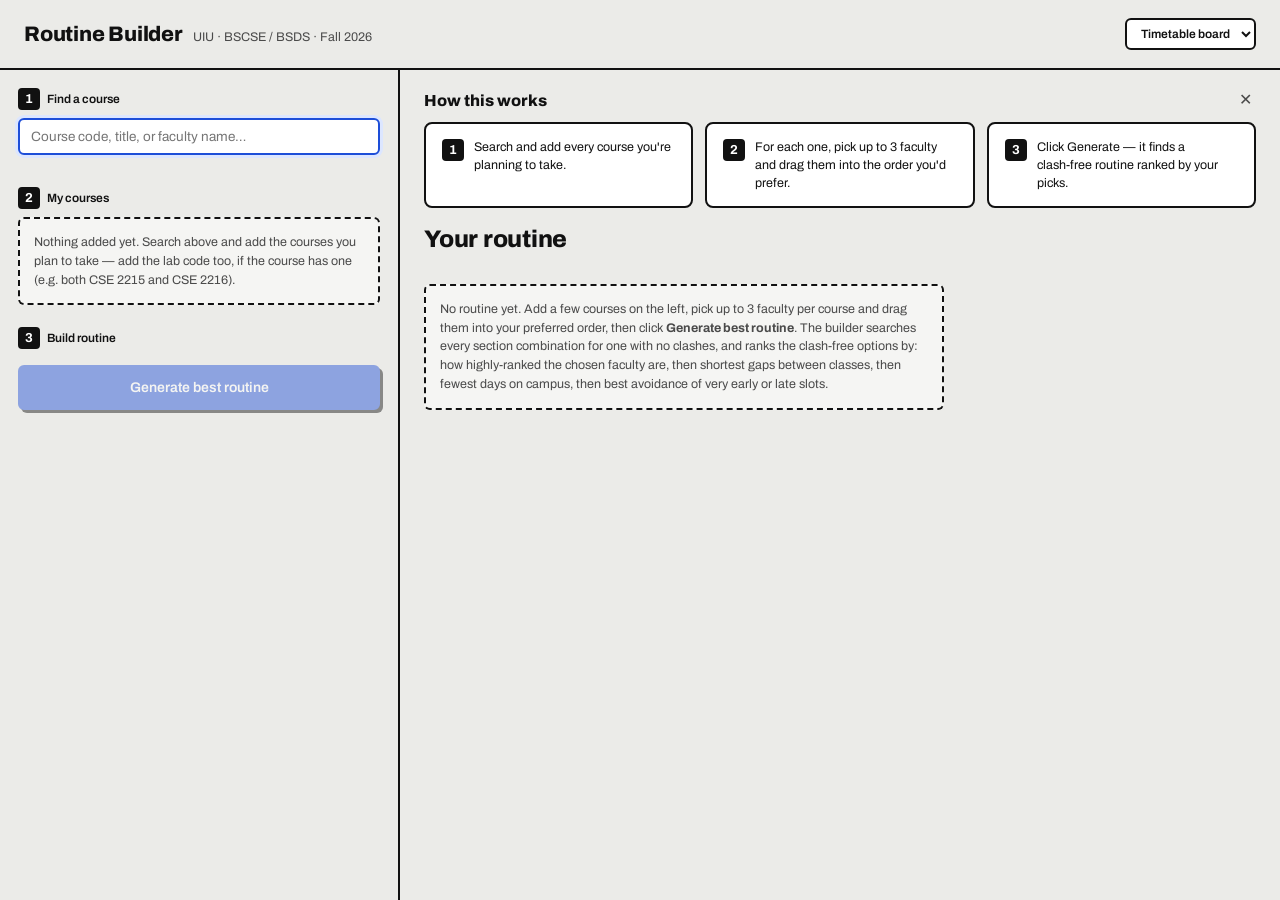
==== index.html @ 425750ff "First commit using all themes" ====
<!DOCTYPE html>
<html lang="en">
<head>
<meta charset="UTF-8">
<meta name="viewport" content="width=device-width, initial-scale=1, viewport-fit=cover">
<title>UIU Routine Builder — Fall 2026</title>
<link rel="preconnect" href="https://fonts.googleapis.com">
<link rel="preconnect" href="https://fonts.gstatic.com" crossorigin>
<link href="https://fonts.googleapis.com/css2?family=Archivo:wght@400;500;600;800&family=Bricolage+Grotesque:opsz,wght@12..96,500;12..96,700;12..96,800&family=Caveat:wght@500;700&family=Figtree:wght@400;500;600&family=Fraunces:opsz,wght@9..144,500;9..144,600;9..144,700&family=Hanken+Grotesk:wght@400;500;600&family=Plus+Jakarta+Sans:wght@400;500;600;700;800&display=swap" rel="stylesheet">
<link rel="stylesheet" href="style.css">
</head>
<body>

<div class="topbar">
  <div class="brand">
    <h1>Routine Builder</h1>
    <span class="sub">UIU · BSCSE / BSDS · Fall 2026</span>
  </div>
  <div class="theme-controls">
    <select id="conceptSelect" class="theme-toggle" aria-label="Design">
      <option value="board" selected>Timetable board</option>
      <option value="dusk">Campus dusk</option>
      <option value="diary">Study diary</option>
      <option value="soft">Soft studio</option>
    </select>
  </div>
</div>

<div class="layout">
  <aside class="sidebar">
    <div>
      <div class="panel-title"><span class="step-num">1</span> Find a course</div>
      <div class="search-box-wrap">
        <input type="text" id="searchBox" placeholder="Course code, title, or faculty name…" autocomplete="off">
        <button class="search-clear" id="searchClear" type="button" aria-label="Clear search" style="display:none">✕</button>
      </div>
      <div class="search-results" id="searchResults"></div>
    </div>

    <div>
      <div class="panel-title"><span class="step-num">2</span> My courses</div>
      <div class="mycourses" id="myCourses">
        <div class="empty-note">Nothing added yet. Search above and add the courses you plan to take — add the lab code too, if the course has one (e.g. both CSE 2215 and CSE 2216).</div>
      </div>
    </div>

    <div class="generate-bar">
      <div class="panel-title"><span class="step-num">3</span> Build routine</div>
      <div class="row">
        <button class="btn solid" id="generateBtn" type="button" style="flex:1" disabled title="Add at least one course first">Generate best routine</button>
      </div>
      <div class="empty-note" id="solverNote" style="display:none"></div>
    </div>
  </aside>

  <main class="main">
    <div class="onboarding" id="onboarding">
      <div class="ob-header">
        <div class="ob-title">How this works</div>
        <button class="onboarding-close" id="onboardingClose" aria-label="Dismiss">✕</button>
      </div>
      <div class="ob-steps">
        <div class="ob-step"><span class="step-num">1</span> Search and add every course you're planning to take.</div>
        <div class="ob-step"><span class="step-num">2</span> For each one, pick up to 3 faculty and drag them into the order you'd prefer.</div>
        <div class="ob-step"><span class="step-num">3</span> Click Generate — it finds a clash‑free routine ranked by your picks.</div>
      </div>
    </div>

    <div class="main-head">
      <h2 id="mainHeading">Your routine</h2>
      <div class="main-head-actions">
        <div class="alt-nav" id="altNav" style="display:none">
          <button class="btn small ghost" id="prevAlt" type="button">←</button>
          <span id="altLabel">Option 1 of 1</span>
          <button class="btn small ghost" id="nextAlt" type="button">→</button>
        </div>
        <button class="btn small" id="saveRoutineBtn" type="button" style="display:none">☆ Save this routine</button>
        <div class="saved-picker" id="savedPicker" style="display:none">
          <span class="saved-label">Saved</span>
          <select id="savedSelect"></select>
          <button class="icon-btn" id="deleteSavedBtn" title="Delete selected routine" aria-label="Delete selected routine">✕</button>
        </div>
      </div>
    </div>
    <div class="saved-meta" id="savedMeta"></div>

    <div id="statusArea"></div>
    <div class="summary-strip" id="summaryStrip" style="display:none"></div>

    <div class="grid-wrap" id="gridWrap" style="display:none">
      <div class="grid" id="grid"></div>
    </div>

    <div id="emptyMain" class="empty-note" style="max-width:520px">
      No routine yet. Add a few courses on the left, pick up to 3 faculty per course and drag them into your preferred order, then click <b>Generate best routine</b>.
      The builder searches every section combination for one with no clashes, and ranks the clash‑free options by: how highly-ranked the chosen faculty are, then shortest gaps between classes, then fewest days on campus, then best avoidance of very early or late slots.
    </div>

    <div class="alt-list" id="sectionDetail"></div>
  </main>
</div>

<script src="data.js"></script>
<script src="app.js"></script>
</body>
</html>
---- style.css ----
/* ---------- concept skins ----------
     Four complete, fixed looks (not light/dark variants of one palette) —
     picked via [data-concept] on <html>. Diary is the default on bare :root.
     Each defines the full token set below: surfaces, ink, accent, status
     colors, 8 course-block color slots, radius/border-width scale, shadow
     treatment (including a block-specific one), fonts, the step-badge shape,
     and a few decorative switches (dotted background, washi tape, tilt). */
  :root[data-concept="diary"] {
    --paper: #EEF2F8; --paper-2: #F4F6FC; --paper-raised: #FFFFFF;
    --ink: #18213F; --ink-soft: #5B6485; --rule: #D5DCEC;
    --accent: #2D4FE0; --accent-ink: #1C3AA8; --accent-soft: #E2E8FF;
    --ok-bg: #DDF3E4; --ok-ink: #1B5E36; --danger-bg: #FFE1E6; --danger-ink: #8A2340;
    --c1: #CDC3FF; --c2: #BDE9D2; --c3: #FFE184; --c4: #FFC2D4;
    --c5: #C3D9FF; --c6: #D7F2C9; --c7: #FFD9A8; --c8: #E8C6FF;
    --blk-ink: #18213F;
    --r-lg: 14px; --r-md: 10px; --r-btn: 10px; --r-blk: 4px; --bw: 1px;
    --shadow: 0 2px 8px rgba(24,33,63,.07);
    --blk-shadow: 0 3px 8px rgba(24,33,63,.18); --blk-border: 0 solid transparent;
    --f-d: 'Bricolage Grotesque','Segoe UI',sans-serif; --f-b: 'Figtree','Segoe UI',sans-serif; --f-h: 'Caveat','Segoe UI',cursive;
    --hw: 700; --tilt-on: 1; --tape: block;
    --step-bg: transparent; --step-ink: #2D4FE0; --step-bd: 1.5px solid #2D4FE0; --step-r: 50%; --step-fs: 13px;
    --brand-deco: underline wavy #2D4FE0 2px;
    --bg-img: radial-gradient(#C6CFE4 1px, transparent 1.3px); --bg-size: 20px 20px;
    color-scheme: light;
  }
  :root[data-concept="soft"] {
    --paper: #F1EEFB; --paper-2: #F8F6FE; --paper-raised: #FFFFFF;
    --ink: #231F3A; --ink-soft: #6A6587; --rule: #E7E2F6;
    --accent: #6C4CF5; --accent-ink: #4A2FD1; --accent-soft: #EBE6FF;
    --ok-bg: #DFF5EA; --ok-ink: #1E6A46; --danger-bg: #FFE3EC; --danger-ink: #9A2A54;
    --c1: #E2D9FF; --c2: #D3F1E4; --c3: #FFE8C4; --c4: #FFD8E3;
    --c5: #D6E4FF; --c6: #E0F7E9; --c7: #FFEFD1; --c8: #F2DCFF;
    --blk-ink: #2A2347;
    --r-lg: 22px; --r-md: 14px; --r-btn: 999px; --r-blk: 14px; --bw: 1px;
    --shadow: 0 10px 30px rgba(84,62,170,.10);
    --blk-shadow: 0 4px 12px rgba(84,62,170,.14); --blk-border: 0 solid transparent;
    --f-d: 'Plus Jakarta Sans','Segoe UI',sans-serif; --f-b: 'Plus Jakarta Sans','Segoe UI',sans-serif; --f-h: 'Plus Jakarta Sans','Segoe UI',sans-serif;
    --hw: 700; --tilt-on: 0; --tape: none;
    --step-bg: #6C4CF5; --step-ink: #FFFFFF; --step-bd: 0 solid transparent; --step-r: 50%; --step-fs: 13px;
    --brand-deco: none;
    --bg-img: none; --bg-size: auto;
    color-scheme: light;
  }
  :root[data-concept="dusk"] {
    --paper: #1D1829; --paper-2: #201B2D; --paper-raised: #272135;
    --ink: #F4EFFA; --ink-soft: #AAA0C0; --rule: #3A3250;
    --accent: #F4B97A; --accent-ink: #F8CDA0; --accent-soft: #3B3047;
    --ok-bg: #20382F; --ok-ink: #A4E6C8; --danger-bg: #3E2430; --danger-ink: #F2A3BA;
    --c1: #B8A6F2; --c2: #8FD8BA; --c3: #F4B97A; --c4: #F2A3BA;
    --c5: #A6C6F2; --c6: #9ED9C9; --c7: #E8C98F; --c8: #D7A6E8;
    --blk-ink: #1D1829;
    --r-lg: 16px; --r-md: 11px; --r-btn: 10px; --r-blk: 10px; --bw: 1px;
    --shadow: none;
    --blk-shadow: none; --blk-border: 0 solid transparent;
    --f-d: 'Fraunces','Georgia',serif; --f-b: 'Hanken Grotesk','Segoe UI',sans-serif; --f-h: 'Fraunces','Georgia',serif;
    --hw: 600; --tilt-on: 0; --tape: none;
    --step-bg: transparent; --step-ink: #F4B97A; --step-bd: 1.5px solid #F4B97A; --step-r: 50%; --step-fs: 13px;
    --brand-deco: none;
    --bg-img: none; --bg-size: auto;
    color-scheme: dark;
  }
  :root, :root[data-concept="board"] {
    --paper: #EBEBE8; --paper-2: #F5F5F3; --paper-raised: #FFFFFF;
    --ink: #111111; --ink-soft: #4A4A4A; --rule: #111111;
    --accent: #1D4ED8; --accent-ink: #1638A8; --accent-soft: #DCE6FF;
    --ok-bg: #BFF0CF; --ok-ink: #0B3D1E; --danger-bg: #FFD1C2; --danger-ink: #7A1F0B;
    --c1: #9DB8FF; --c2: #7FDDA8; --c3: #FFD43B; --c4: #FF9B85;
    --c5: #B8CCFF; --c6: #A8E8C4; --c7: #FFE27A; --c8: #FFBCA8;
    --blk-ink: #111111;
    --r-lg: 8px; --r-md: 6px; --r-btn: 6px; --r-blk: 4px; --bw: 2px;
    --shadow: none;
    --blk-shadow: 2px 2px 0 #111111; --blk-border: 2px solid #111111;
    --f-d: 'Archivo','Arial Narrow',sans-serif; --f-b: 'Archivo','Segoe UI',sans-serif; --f-h: 'Archivo','Segoe UI',sans-serif;
    --hw: 800; --tilt-on: 0; --tape: none;
    --step-bg: #111111; --step-ink: #FFFFFF; --step-bd: 0 solid transparent; --step-r: 4px; --step-fs: 13px;
    --brand-deco: none;
    --bg-img: none; --bg-size: auto;
    color-scheme: light;
  }

  * { box-sizing: border-box; }
  html, body { height: 100%; }
  body {
    margin: 0;
    background-color: var(--paper); background-image: var(--bg-img); background-size: var(--bg-size);
    color: var(--ink);
    font-family: var(--f-b), system-ui, sans-serif;
    padding-top: env(safe-area-inset-top, 0px);
    padding-bottom: env(safe-area-inset-bottom, 0px);
    transition: background-color .2s, color .2s;
  }
  body::before {
    content: "";
    position: fixed;
    inset: 0 0 auto;
    height: env(safe-area-inset-top, 0px);
    background: var(--paper);
    z-index: 50;
  }
  h1, h2, h3 { font-family: var(--f-d); margin: 0; font-weight: var(--hw); letter-spacing: -.01em; }
  a { color: inherit; }

  .topbar {
    position: sticky; top: env(safe-area-inset-top, 0px); z-index: 20;
    display: flex; align-items: center; justify-content: space-between;
    gap: 12px; padding: 18px 24px; border-bottom: var(--bw) solid var(--rule);
    background: var(--paper);
  }
  .topbar .brand { display: flex; align-items: baseline; gap: 10px; flex-wrap: wrap; }
  .topbar h1 { font-size: 21px; text-decoration: var(--brand-deco); text-underline-offset: 6px; }
  .topbar .sub { font-size: 12.5px; color: var(--ink-soft); font-family: var(--f-b); }
  .theme-controls { display: flex; align-items: center; gap: 8px; }
  .theme-toggle {
    border: var(--bw) solid var(--rule); background: var(--paper-raised); color: var(--ink);
    border-radius: var(--r-btn); padding: 6px 10px; font-size: 12px; cursor: pointer; font-family: inherit; font-weight: 600;
  }
  select.theme-toggle { width: auto; padding-right: 8px; }

  .layout {
    display: grid;
    grid-template-columns: 400px 1fr;
    gap: 0;
    align-items: start;
  }
  @media (max-width: 900px) {
    .layout { grid-template-columns: 1fr; }
  }

  .sidebar {
    border-right: var(--bw) solid var(--rule);
    padding: 18px 18px 60px;
    display: flex; flex-direction: column; gap: 22px;
    min-height: calc(100vh - 70px);
  }
  @media (max-width: 900px) { .sidebar { border-right: none; border-bottom: var(--bw) solid var(--rule); min-height: 0; } }

  .panel-title {
    font-size: 12px; color: var(--ink); font-weight: 600; margin-bottom: 8px;
    display: flex; align-items: center; gap: 7px; font-family: var(--f-d);
  }
  /* Step/flow indicator — a distinct shape from the solid round .frank-num
     badge used for faculty ranking, so the two kinds of "numbered thing" in
     the UI never read as meaning the same thing. */
  .step-num {
    flex: 0 0 auto; width: 22px; height: 22px; border-radius: var(--step-r);
    background: var(--step-bg); color: var(--step-ink); border: var(--step-bd);
    font-family: var(--f-h); font-size: var(--step-fs); font-weight: 700;
    display: inline-flex; align-items: center; justify-content: center;
  }

  .onboarding { margin-bottom: 18px; }
  .onboarding .ob-header { display: flex; align-items: center; justify-content: space-between; margin-bottom: 10px; }
  .onboarding .ob-title { font-family: var(--f-d); font-weight: var(--hw); font-size: 16px; }
  .onboarding .ob-steps { display: flex; gap: 12px; flex-wrap: wrap; }
  .onboarding .ob-step {
    flex: 1 1 200px; display: flex; align-items: flex-start; gap: 10px; font-size: 12.5px; line-height: 1.45; color: var(--ink);
    border: var(--bw) solid var(--rule); border-radius: var(--r-lg);
    background: var(--paper-raised);
    box-shadow: var(--shadow);
    padding: 14px 16px;
  }
  .onboarding .ob-step .step-num { margin-top: 1px; }
  .onboarding-close {
    flex: 0 0 auto; background: none; border: none; color: var(--ink-soft);
    cursor: pointer; font-size: 16px; line-height: 1; padding: 4px;
  }
  .onboarding-close:hover { color: var(--danger-ink); }
  @media (max-width: 700px) { .onboarding .ob-steps { flex-direction: column; } }

  input[type="text"], select {
    width: 100%; border: var(--bw) solid var(--rule); background: var(--paper-raised); color: var(--ink);
    border-radius: var(--r-md); padding: 9px 11px; font-size: 13.5px; font-family: inherit;
  }
  input[type="text"]:focus, select:focus { outline: 2px solid var(--accent); outline-offset: 1px; }

  .search-box-wrap { position: relative; }
  .search-box-wrap input {
    padding-right: 30px; border-color: var(--accent); box-shadow: 0 0 0 3px var(--accent-soft);
  }
  .search-clear {
    position: absolute; right: 5px; top: 50%; transform: translateY(-50%);
    background: none; border: none; color: var(--ink-soft); cursor: pointer;
    font-size: 15px; padding: 5px 6px; line-height: 1; border-radius: 50%;
  }
  .search-clear:hover { color: var(--danger-ink); background: var(--accent-soft); }
  .search-results { display: flex; flex-direction: column; gap: 6px; margin-top: 10px; max-height: 260px; overflow-y: auto; }
  .search-hit,
  .course-card {
    border: var(--bw) solid var(--rule);
    background: var(--paper-raised);
    box-shadow: var(--shadow);
  }
  .search-hit {
    display: flex; align-items: center; justify-content: space-between; gap: 8px;
    padding: 10px 12px; border-radius: var(--r-lg);
  }
  .search-hit .meta { font-size: 12.5px; line-height: 1.4; }
  .search-hit .code { font-weight: var(--hw); font-family: var(--f-d); font-size: 14px; }
  .search-hit .title { color: var(--ink-soft); }
  .search-hit .n { font-size: 11px; color: var(--ink-soft); }
  .btn {
    font-family: inherit; font-size: 12.5px; font-weight: 600; border-radius: var(--r-btn); border: var(--bw) solid var(--rule);
    background: var(--paper-raised); color: var(--ink); padding: 7px 13px; cursor: pointer; white-space: nowrap;
    transition: background .12s, transform .12s;
  }
  .btn:hover { background: var(--accent-soft); }
  .btn.solid { background: var(--accent); color: var(--paper-raised); border-color: var(--accent); }
  .btn.solid:hover { filter: brightness(1.05); }
  .btn.ghost { background: transparent; border-color: var(--rule); color: var(--ink-soft); }
  .btn:disabled { opacity: .45; cursor: not-allowed; }
  .btn.small { padding: 5px 9px; font-size: 11.5px; }
  :root[data-concept="board"] .btn.solid { box-shadow: 3px 3px 0 var(--ink); }
  :root[data-concept="board"] .btn.solid:active { transform: translate(2px,2px); box-shadow: 1px 1px 0 var(--ink); }

  .mycourses { display: flex; flex-direction: column; gap: 10px; }
  .course-card { border-radius: var(--r-lg); padding: 14px 15px; }
  .course-card .head { display: flex; align-items: flex-start; justify-content: space-between; gap: 8px; }
  .course-card .code { font-family: var(--f-d); font-weight: var(--hw); font-size: 15.5px; }
  .course-card .title { font-size: 12.5px; color: var(--ink-soft); margin-top: 1px; }
  .course-card .credit { font-size: 11px; color: var(--ink-soft); margin-top: 2px; }
  .remove-x { background: none; border: none; color: var(--ink-soft); cursor: pointer; font-size: 17px; line-height: 1; padding: 2px 4px; border-radius: 50%; }
  .remove-x:hover { color: var(--danger-ink); background: var(--accent-soft); }

  .frank-add-row { margin-top: 10px; margin-bottom: 8px; }
  .frank-add-row select { font-size: 12.5px; padding: 8px 10px; background: var(--paper-2); }
  .frank-max-note {
    display: inline-flex; align-items: center; gap: 5px; font-size: 10.5px; font-weight: 600;
    color: var(--accent-ink); background: var(--accent-soft); border-radius: var(--r-btn); padding: 6px 12px;
  }
  .frank-max-note::before { content: "✓"; font-size: 9px; }
  .frank-list {
    border: var(--bw) solid var(--rule); border-radius: var(--r-md); overflow: hidden;
    background: var(--paper-raised);
  }
  .frank-empty { font-size: 11.5px; color: var(--ink-soft); text-align: center; padding: 14px 10px; }
  .frank-row {
    display: flex; align-items: center; gap: 7px; padding: 8px 10px;
    border-bottom: var(--bw) solid var(--rule); background: var(--paper-raised);
    font-size: 12.5px; cursor: grab; touch-action: none; user-select: none;
  }
  .frank-row:last-child { border-bottom: none; }
  .frank-row.dragging { cursor: grabbing; background: var(--accent-soft); }
  .frank-num {
    flex: 0 0 auto; width: 18px; height: 18px; border-radius: 50%;
    background: var(--accent); color: var(--paper-raised); font-size: 10px; font-weight: 700;
    display: flex; align-items: center; justify-content: center;
  }
  .frank-name { flex: 1 1 auto; overflow: hidden; text-overflow: ellipsis; white-space: nowrap; }
  .frank-remove {
    flex: 0 0 auto; background: none; border: none; color: var(--ink-soft); opacity: .6;
    cursor: pointer; font-size: 12px; padding: 2px 3px; line-height: 1;
  }
  .frank-remove:hover { color: var(--danger-ink); opacity: 1; }
  .frank-handle { flex: 0 0 auto; color: var(--ink-soft); font-size: 13px; opacity: .55; letter-spacing: -1px; }

  .saved-picker { display: flex; align-items: center; gap: 6px; }
  .saved-picker .saved-label { font-size: 11px; color: var(--ink-soft); white-space: nowrap; }
  .saved-picker select { max-width: 170px; font-size: 12px; padding: 6px 8px; }
  .saved-meta { font-size: 11.5px; color: var(--ink-soft); margin: -6px 0 12px; min-height: 1em; }
  .icon-btn {
    flex: 0 0 auto; border: var(--bw) solid var(--rule); background: var(--paper-raised); color: var(--ink-soft);
    border-radius: var(--r-md); padding: 6px 9px; font-size: 13px; cursor: pointer; font-family: inherit;
  }
  .icon-btn:hover { color: var(--danger-ink); border-color: var(--danger-ink); }
  .icon-btn:disabled { opacity: .4; cursor: not-allowed; color: var(--ink-soft); border-color: var(--rule); }

  .empty-note {
    font-size: 12.5px; color: var(--ink-soft); line-height: 1.5;
    border: var(--bw) dashed var(--rule); border-radius: var(--r-md); padding: 14px; background: var(--paper-2);
  }

  .generate-bar { display: flex; flex-direction: column; gap: 8px; }
  .generate-bar .row { display: flex; gap: 8px; }
  .generate-bar .btn.solid { padding: 13px 16px; font-size: 14px; }

  .main { padding: 18px 24px 80px; }
  .main-head { display: flex; align-items: flex-end; justify-content: space-between; gap: 12px; flex-wrap: wrap; margin-bottom: 14px; }
  .main-head h2 { font-size: 24px; }
  .main-head-actions { display: flex; align-items: center; gap: 10px; flex-wrap: wrap; }
  .main-head .alt-nav { display: flex; align-items: center; gap: 8px; font-size: 16px; color: var(--ink-soft); font-family: var(--f-h); }

  .status-banner { font-size: 13px; padding: 12px 16px; border-radius: var(--r-md); margin-bottom: 14px; border: var(--bw) solid transparent; font-weight: 500; }
  .status-banner.ok { color: var(--ok-ink); background: var(--ok-bg); }
  .status-banner.warn { color: var(--danger-ink); background: var(--danger-bg); }
  .status-banner:empty { display: none; margin: 0; padding: 0; border: none; }
  :root[data-concept="board"] .status-banner { border-color: var(--ink); }

  .summary-strip { display: flex; gap: 18px 30px; flex-wrap: wrap; margin-bottom: 16px; }
  .summary-item { display: flex; align-items: baseline; gap: 6px; font-size: 13px; color: var(--ink-soft); }
  .summary-item b { color: var(--ink); font-family: var(--f-d); font-size: 22px; font-weight: var(--hw); letter-spacing: -.02em; }

  /* Compact but roomier than a cell-cramped spreadsheet. overflow-y is pinned
     to hidden on purpose: leaving it unset makes the browser implicitly treat
     it as "auto" too (since overflow-x isn't visible), which shows a stray
     vertical scrollbar the moment content is even 1px taller than the box. */
  .grid-wrap {
    max-width: 900px;
    overflow-x: auto; overflow-y: hidden;
    border: var(--bw) solid var(--rule); border-radius: var(--r-lg); background: var(--paper-raised); box-shadow: var(--shadow);
  }
  .grid {
    display: grid;
    min-width: 460px;
    grid-template-columns: 54px repeat(var(--ndays), 1fr);
  }
  .grid .corner { border-bottom: var(--bw) solid var(--rule); border-right: var(--bw) solid var(--rule); background: var(--paper-raised); }
  .grid .daycol-head {
    padding: 8px 4px; text-align: center; font-family: var(--f-d); font-weight: var(--hw); font-size: 12px;
    border-bottom: var(--bw) solid var(--rule); border-right: var(--bw) solid var(--rule); background: var(--paper-raised);
    position: sticky; top: 0;
  }
  .grid .daycol-head:last-child { border-right: none; }
  .hourlabels { position: relative; border-right: var(--bw) solid var(--rule); }
  .hourlabels .hl { position: absolute; left: 0; right: 3px; text-align: right; font-size: 9px; color: var(--ink-soft); transform: translateY(-6px); font-variant-numeric: tabular-nums; }
  .daybody { position: relative; border-right: var(--bw) solid var(--rule); }
  .daybody:nth-child(odd) { background: var(--paper-2); }
  .daybody:last-child { border-right: none; }
  .slotline { position: absolute; left: 0; right: 0; border-top: var(--bw) solid var(--rule); }
  .block {
    position: absolute; left: 3px; right: 3px; border-radius: var(--r-blk); padding: 4px 6px; overflow: hidden;
    font-size: 8.5px; line-height: 1.28; color: var(--blk-ink); cursor: default;
    background: var(--bc);
    border: var(--blk-border);
    box-shadow: var(--blk-shadow);
    transform: rotate(calc(var(--tilt, 0) * var(--tilt-on) * 1deg));
    transition: transform .15s, box-shadow .15s;
  }
  .block:hover { transform: translateY(-2px) rotate(0deg); z-index: 3; }
  .block::before {
    content: ""; display: var(--tape); position: absolute; top: 1px; left: 50%; width: 26px; height: 8px;
    transform: translateX(-50%) rotate(-2deg); background: rgba(255,255,255,.65); box-shadow: 0 0 0 1px rgba(24,33,63,.06);
  }
  .block .bcode { font-weight: var(--hw); font-family: var(--f-d); font-size: 9px; }
  .block .bfac { opacity: .85; }
  .block.conflict { outline: 2px solid var(--danger-ink); outline-offset: -2px; }

  .alt-list { margin-top: 18px; }
  .alt-list h2, .alt-list h3 { font-size: 16px; margin-bottom: 10px; }
  .alt-list .section-table { width: 100%; border-collapse: collapse; font-size: 12.5px; }
  .section-table th { text-align: left; font-weight: 600; color: var(--ink-soft); font-size: 11px; padding: 8px 10px; border-bottom: var(--bw) solid var(--rule); background: var(--paper-2); }
  .section-table td { padding: 9px 10px; border-bottom: var(--bw) solid var(--rule); }
  .section-table tr:last-child td { border-bottom: none; }
  .section-table td:first-child { font-family: var(--f-d); font-weight: var(--hw); white-space: nowrap; }
  .swatch { width: 10px; height: 10px; border-radius: 3px; display: inline-block; margin-right: 6px; vertical-align: -1px; }

  ::-webkit-scrollbar { height: 9px; width: 9px; }
  ::-webkit-scrollbar-thumb { background: var(--rule); border-radius: 6px; }
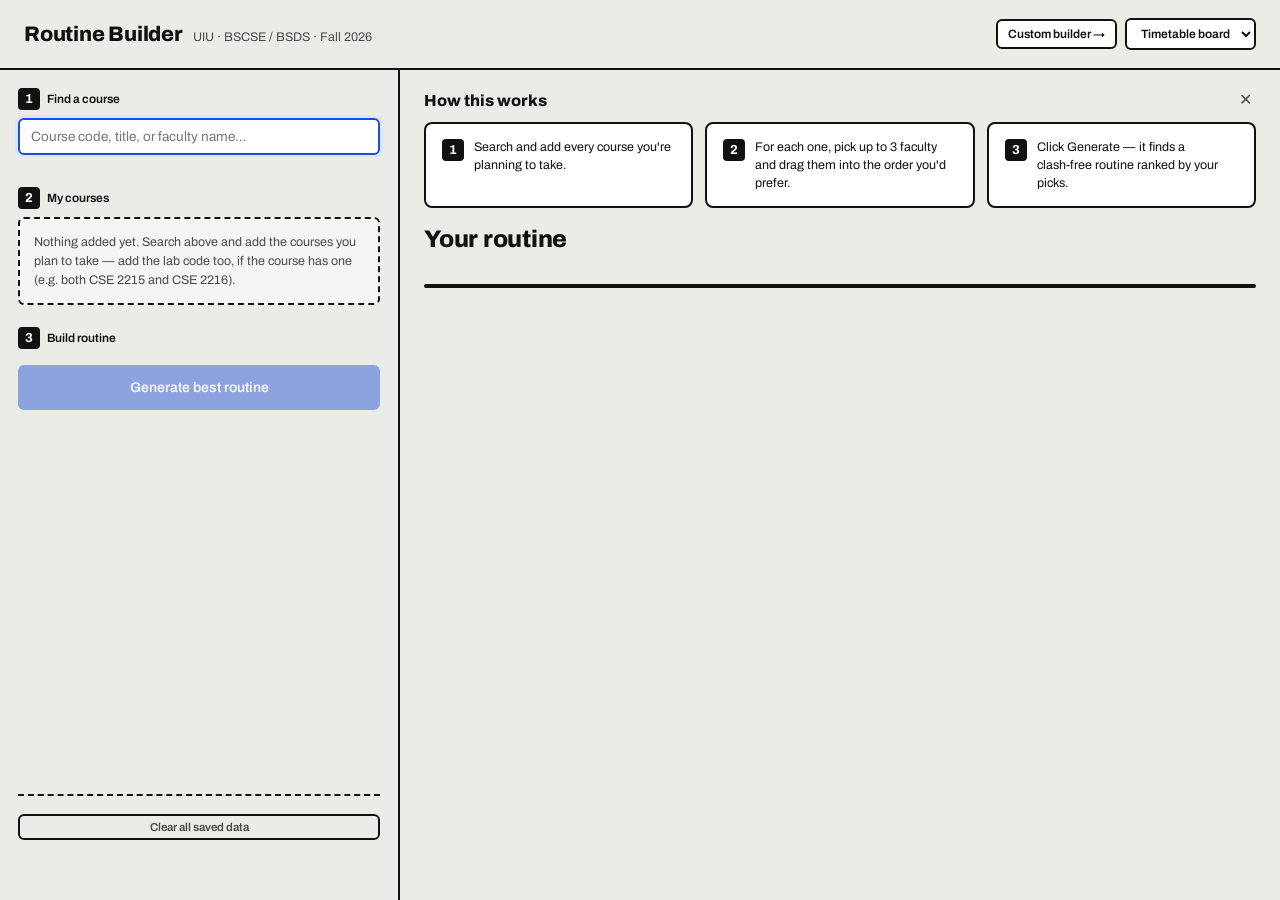
==== commit f7a24b92: "Custom Routine builder is introduced" ====
--- a/index.html
+++ b/index.html
@@ -17,6 +17,7 @@
     <span class="sub">UIU · BSCSE / BSDS · Fall 2026</span>
   </div>
   <div class="theme-controls">
+    <a class="theme-toggle nav-link" href="custom.html">Custom builder →</a>
     <select id="conceptSelect" class="theme-toggle" aria-label="Design">
       <option value="board" selected>Timetable board</option>
       <option value="dusk">Campus dusk</option>
@@ -50,6 +51,10 @@
         <button class="btn solid" id="generateBtn" type="button" style="flex:1" disabled title="Add at least one course first">Generate best routine</button>
       </div>
       <div class="empty-note" id="solverNote" style="display:none"></div>
+    </div>
+
+    <div class="reset-row">
+      <button class="btn small ghost danger" id="resetBtn" type="button">Clear all saved data</button>
     </div>
   </aside>
 
@@ -87,13 +92,8 @@
     <div id="statusArea"></div>
     <div class="summary-strip" id="summaryStrip" style="display:none"></div>
 
-    <div class="grid-wrap" id="gridWrap" style="display:none">
+    <div class="grid-wrap" id="gridWrap">
       <div class="grid" id="grid"></div>
-    </div>
-
-    <div id="emptyMain" class="empty-note" style="max-width:520px">
-      No routine yet. Add a few courses on the left, pick up to 3 faculty per course and drag them into your preferred order, then click <b>Generate best routine</b>.
-      The builder searches every section combination for one with no clashes, and ranks the clash‑free options by: how highly-ranked the chosen faculty are, then shortest gaps between classes, then fewest days on campus, then best avoidance of very early or late slots.
     </div>
 
     <div class="alt-list" id="sectionDetail"></div>
@@ -103,4 +103,4 @@
 <script src="data.js"></script>
 <script src="app.js"></script>
 </body>
-</html>
+</html>
--- a/style.css
+++ b/style.css
@@ -1,4 +1,4 @@
-  /* ---------- concept skins ----------
+/* ---------- concept skins ----------
      Four complete, fixed looks (not light/dark variants of one palette) —
      picked via [data-concept] on <html>. Diary is the default on bare :root.
      Each defines the full token set below: surfaces, ink, accent, status
@@ -115,6 +115,8 @@
     border-radius: var(--r-btn); padding: 6px 10px; font-size: 12px; cursor: pointer; font-family: inherit; font-weight: 600;
   }
   select.theme-toggle { width: auto; padding-right: 8px; }
+  a.theme-toggle.nav-link { text-decoration: none; display: inline-flex; align-items: center; font-weight: 600; }
+  a.theme-toggle.nav-link:hover { background: var(--accent-soft); }
 
   .layout {
     display: grid;
@@ -165,7 +167,10 @@
     cursor: pointer; font-size: 16px; line-height: 1; padding: 4px;
   }
   .onboarding-close:hover { color: var(--danger-ink); }
-  @media (max-width: 700px) { .onboarding .ob-steps { flex-direction: column; } }
+  /* On mobile the sidebar already stacks above the routine and the numbered
+     1·2·3 panels read in order as you scroll, so the explainer is redundant
+     there — it only earns its space on wider screens. */
+  @media (max-width: 900px) { .onboarding { display: none; } }
 
   input[type="text"], select {
     width: 100%; border: var(--bw) solid var(--rule); background: var(--paper-raised); color: var(--ink);
@@ -272,6 +277,10 @@
   .generate-bar { display: flex; flex-direction: column; gap: 8px; }
   .generate-bar .row { display: flex; gap: 8px; }
   .generate-bar .btn.solid { padding: 13px 16px; font-size: 14px; }
+
+  .reset-row { margin-top: auto; padding-top: 18px; border-top: var(--bw) dashed var(--rule); }
+  .reset-row .btn { width: 100%; color: var(--ink-soft); }
+  .reset-row .btn.danger:hover { background: var(--danger-bg); color: var(--danger-ink); border-color: var(--danger-ink); }
 
   .main { padding: 18px 24px 80px; }
   .main-head { display: flex; align-items: flex-end; justify-content: space-between; gap: 12px; flex-wrap: wrap; margin-bottom: 14px; }
@@ -345,3 +354,88 @@
 
   ::-webkit-scrollbar { height: 9px; width: 9px; }
   ::-webkit-scrollbar-thumb { background: var(--rule); border-radius: 6px; }
+
+  /* ---------- custom routine builder (discrete drag-and-drop grid) ---------- */
+  .cgrid {
+    display: grid;
+    min-width: 480px;
+    grid-template-columns: 70px repeat(var(--ndays), 1fr);
+    grid-template-rows: auto repeat(6, 64px);
+  }
+  .cgrid-corner, .cgrid-head {
+    border-bottom: var(--bw) solid var(--rule); border-right: var(--bw) solid var(--rule); background: var(--paper-raised);
+  }
+  .cgrid-head { text-align: center; padding: 8px 4px; font-family: var(--f-d); font-weight: var(--hw); font-size: 12px; }
+  .cgrid-time {
+    grid-column: 1; display: flex; align-items: flex-start; justify-content: flex-end; padding: 5px 6px 0 0;
+    font-size: 9px; color: var(--ink-soft); border-right: var(--bw) solid var(--rule); font-variant-numeric: tabular-nums;
+  }
+  .drop-cell { border-right: var(--bw) solid var(--rule); border-bottom: var(--bw) solid var(--rule); position: relative; }
+  /* Availability preview: the instant a chip or placed token is picked up —
+     by dragging OR by clicking — every legal slot lights up, so the whole
+     grid shows the options at once instead of just whatever's under the
+     cursor: a strong green for slots with a real section actually offered
+     there, a softer amber for slots that are merely free. .cell-hover adds
+     a plain ring on top, tracking the pointer during an active drag, without
+     fighting that green/amber coloring. */
+  .drop-cell.slot-available { background: var(--ok-bg); cursor: pointer; box-shadow: inset 0 0 0 2px var(--ok-ink); }
+  .drop-cell.slot-available:hover { filter: brightness(1.08); }
+  /* Tracks the pointer during a drag, so the cell currently under the
+     cursor is always clearly marked — including when it's one that already
+     has a placed token sitting on it, which is why this targets whichever
+     of the two (the empty cell or the token on top of it) is actually
+     visible at that point. */
+  .drop-cell.cell-hover { box-shadow: inset 0 0 0 3px var(--accent); z-index: 2; }
+  .placed-token.cell-hover { outline: 3px solid var(--accent); outline-offset: 1px; }
+  .cell-chip.chip-active { outline: 2px solid var(--accent); outline-offset: 1px; }
+  .placed-token.token-active { outline: 2px solid var(--accent); outline-offset: 1px; }
+
+  /* Floating chip that follows the pointer during a drag, offset above the
+     actual finger/cursor position so the cell being targeted — below the
+     ghost, where the finger or cursor really is — stays fully visible. */
+  .drag-ghost {
+    position: fixed; z-index: 100; pointer-events: none;
+    transform: translate(-50%, -100%);
+    background: var(--bc); color: var(--blk-ink);
+    border: var(--blk-border); border-radius: var(--r-blk);
+    padding: 6px 10px; font-size: 11px; font-weight: 700; font-family: var(--f-d);
+    box-shadow: 0 4px 14px rgba(0,0,0,.3);
+    white-space: nowrap;
+  }
+
+  .placed-token {
+    /* No margin — a gap here would leave a thin strip where the (separate,
+       non-draggable) drop-cell underneath shows through, which is exactly
+       what made the grab cursor feel like it came and went depending on
+       the exact pixel the mouse was on. The 1px inset line below gives the
+       same "card" separation from neighboring cells without shrinking the
+       actual draggable area at all. */
+    margin: 0; border-radius: var(--r-blk); padding: 5px 7px; overflow: hidden; cursor: grab;
+    background: var(--bc); color: var(--blk-ink); border: var(--blk-border);
+    box-shadow: var(--blk-shadow), inset 0 0 0 1px var(--paper);
+    display: flex; flex-direction: column; gap: 2px;
+    touch-action: none; user-select: none; -webkit-user-drag: none;
+  }
+  .placed-token.dragging { opacity: .5; }
+  .pt-head { display: flex; align-items: center; justify-content: space-between; gap: 4px; }
+  .pt-code { font-family: var(--f-d); font-weight: var(--hw); font-size: 11px; }
+  .pt-remove { background: none; border: none; color: var(--blk-ink); opacity: .6; cursor: pointer; font-size: 11px; padding: 0 2px; line-height: 1; }
+  .pt-remove:hover { opacity: 1; }
+  .pt-kind { font-size: 9px; opacity: .85; }
+  /* Anchored to --blk-ink (always dark, since every concept's course-block
+     colors are light pastels) rather than the page-level --ok-ink/
+     --danger-ink, which are tuned for contrast against the *page* background
+     — on a dark concept like dusk those turn out pale-on-pale and nearly
+     unreadable sitting on top of a block instead. */
+  .pt-match { font-size: 9px; font-weight: 700; margin-top: auto; }
+  .pt-match.warn { color: color-mix(in srgb, var(--blk-ink) 45%, #9c2b2b 55%); }
+  .pt-match.ok { color: color-mix(in srgb, var(--blk-ink) 55%, #1f7a4a 45%); }
+
+  .cell-tray { display: flex; flex-wrap: wrap; gap: 6px; margin-top: 10px; }
+  .cell-tray-empty { font-size: 11px; color: var(--ink-soft); font-style: italic; }
+  .cell-chip {
+    border: var(--bw) dashed var(--accent); border-radius: var(--r-md); padding: 7px 10px;
+    font-size: 11.5px; font-weight: 600; color: var(--accent-ink); background: var(--accent-soft);
+    cursor: grab; touch-action: none; user-select: none; -webkit-user-drag: none;
+  }
+  .cell-chip.dragging { opacity: .5; }
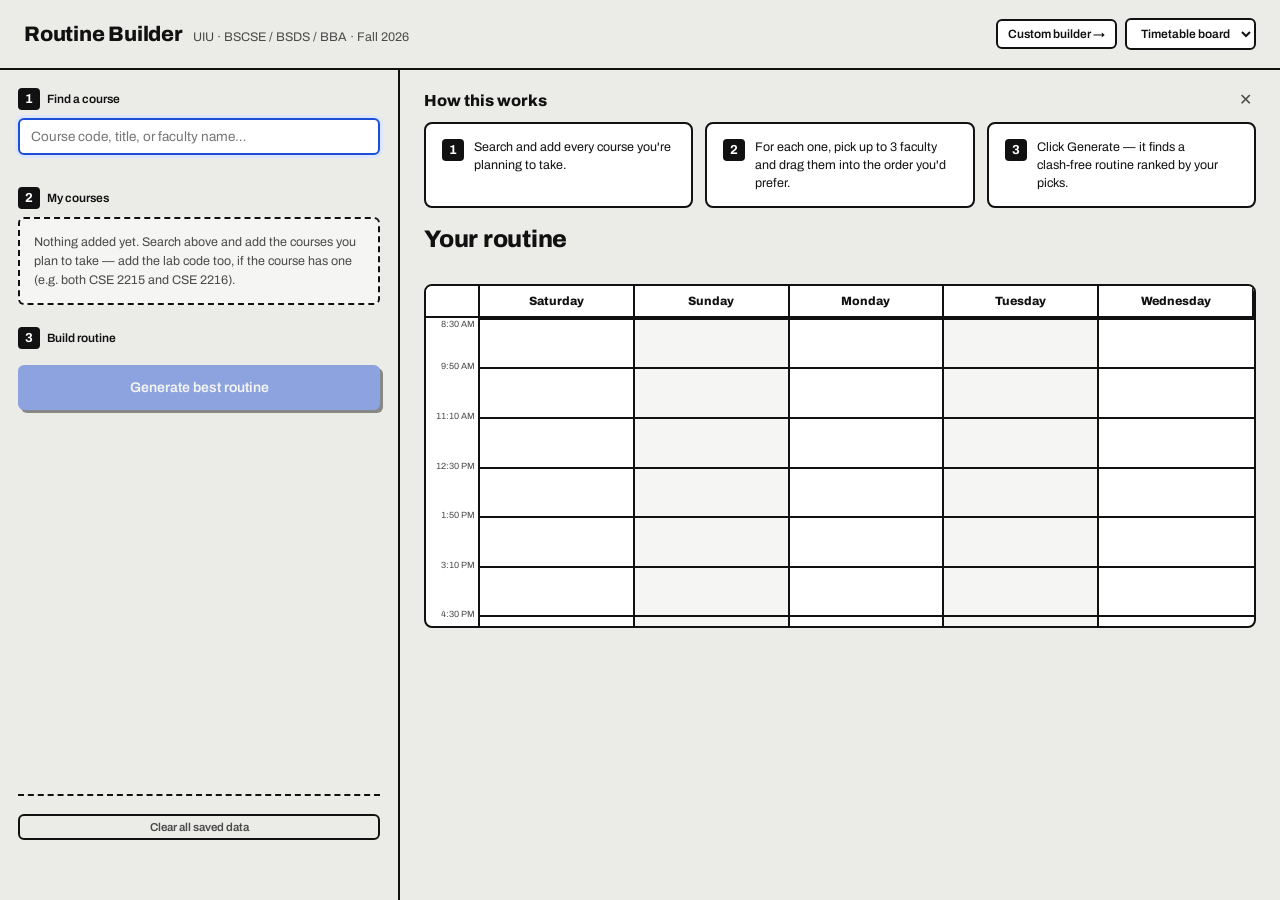
==== commit 610e51a3: "Integrated BBA Dept" ====
--- a/index.html
+++ b/index.html
@@ -14,7 +14,7 @@
 <div class="topbar">
   <div class="brand">
     <h1>Routine Builder</h1>
-    <span class="sub">UIU · BSCSE / BSDS · Fall 2026</span>
+    <span class="sub">UIU · BSCSE / BSDS / BBA · Fall 2026</span>
   </div>
   <div class="theme-controls">
     <a class="theme-toggle nav-link" href="custom.html">Custom builder →</a>
--- a/style.css
+++ b/style.css
@@ -218,7 +218,8 @@
   :root[data-concept="board"] .btn.solid:active { transform: translate(2px,2px); box-shadow: 1px 1px 0 var(--ink); }
 
   .mycourses { display: flex; flex-direction: column; gap: 10px; }
-  .course-card { border-radius: var(--r-lg); padding: 14px 15px; }
+  .course-card { border-radius: var(--r-lg); padding: 14px 15px; cursor: pointer; }
+  .course-card.previewing { outline: 2px solid var(--accent); outline-offset: 1px; }
   .course-card .head { display: flex; align-items: flex-start; justify-content: space-between; gap: 8px; }
   .course-card .code { font-family: var(--f-d); font-weight: var(--hw); font-size: 15.5px; }
   .course-card .title { font-size: 12.5px; color: var(--ink-soft); margin-top: 1px; }
@@ -371,50 +372,22 @@
     font-size: 9px; color: var(--ink-soft); border-right: var(--bw) solid var(--rule); font-variant-numeric: tabular-nums;
   }
   .drop-cell { border-right: var(--bw) solid var(--rule); border-bottom: var(--bw) solid var(--rule); position: relative; }
-  /* Availability preview: the instant a chip or placed token is picked up —
-     by dragging OR by clicking — every legal slot lights up, so the whole
-     grid shows the options at once instead of just whatever's under the
-     cursor: a strong green for slots with a real section actually offered
-     there, a softer amber for slots that are merely free. .cell-hover adds
-     a plain ring on top, tracking the pointer during an active drag, without
-     fighting that green/amber coloring. */
-  .drop-cell.slot-available { background: var(--ok-bg); cursor: pointer; box-shadow: inset 0 0 0 2px var(--ok-ink); }
-  .drop-cell.slot-available:hover { filter: brightness(1.08); }
-  /* Tracks the pointer during a drag, so the cell currently under the
-     cursor is always clearly marked — including when it's one that already
-     has a placed token sitting on it, which is why this targets whichever
-     of the two (the empty cell or the token on top of it) is actually
-     visible at that point. */
-  .drop-cell.cell-hover { box-shadow: inset 0 0 0 3px var(--accent); z-index: 2; }
-  .placed-token.cell-hover { outline: 3px solid var(--accent); outline-offset: 1px; }
-  .cell-chip.chip-active { outline: 2px solid var(--accent); outline-offset: 1px; }
-  .placed-token.token-active { outline: 2px solid var(--accent); outline-offset: 1px; }
-
-  /* Floating chip that follows the pointer during a drag, offset above the
-     actual finger/cursor position so the cell being targeted — below the
-     ghost, where the finger or cursor really is — stays fully visible. */
-  .drag-ghost {
-    position: fixed; z-index: 100; pointer-events: none;
-    transform: translate(-50%, -100%);
-    background: var(--bc); color: var(--blk-ink);
-    border: var(--blk-border); border-radius: var(--r-blk);
-    padding: 6px 10px; font-size: 11px; font-weight: 700; font-family: var(--f-d);
-    box-shadow: 0 4px 14px rgba(0,0,0,.3);
-    white-space: nowrap;
-  }
+  /* Monday doesn't pair with another day the way Sat+Tue and Sun+Wed do —
+     it's effectively a lab-only day here — so it's tinted a touch differently
+     to set it apart from the four paired days at a glance. */
+  .drop-cell.mon-col, .cgrid-head.mon-col { background: var(--paper-2); }
+  /* Click a course card (or start dragging one of its cells) and every slot
+     with a real section lights up — a static, whole-grid preview, separate
+     from the single-cell drop-ok/drop-bad highlight below that tracks the
+     live cursor position during a drag. */
+  .drop-cell.slot-available { background: var(--ok-bg); box-shadow: inset 0 0 0 2px var(--ok-ink); }
+  .drop-cell.drop-ok { background: var(--ok-bg); }
+  .drop-cell.drop-bad { background: var(--danger-bg); }
 
   .placed-token {
-    /* No margin — a gap here would leave a thin strip where the (separate,
-       non-draggable) drop-cell underneath shows through, which is exactly
-       what made the grab cursor feel like it came and went depending on
-       the exact pixel the mouse was on. The 1px inset line below gives the
-       same "card" separation from neighboring cells without shrinking the
-       actual draggable area at all. */
-    margin: 0; border-radius: var(--r-blk); padding: 5px 7px; overflow: hidden; cursor: grab;
-    background: var(--bc); color: var(--blk-ink); border: var(--blk-border);
-    box-shadow: var(--blk-shadow), inset 0 0 0 1px var(--paper);
-    display: flex; flex-direction: column; gap: 2px;
-    touch-action: none; user-select: none; -webkit-user-drag: none;
+    margin: 2px; border-radius: var(--r-blk); padding: 5px 7px; overflow: hidden; cursor: grab;
+    background: var(--bc); color: var(--blk-ink); border: var(--blk-border); box-shadow: var(--blk-shadow);
+    display: flex; flex-direction: column; gap: 2px; touch-action: none; user-select: none;
   }
   .placed-token.dragging { opacity: .5; }
   .pt-head { display: flex; align-items: center; justify-content: space-between; gap: 4px; }
@@ -422,20 +395,15 @@
   .pt-remove { background: none; border: none; color: var(--blk-ink); opacity: .6; cursor: pointer; font-size: 11px; padding: 0 2px; line-height: 1; }
   .pt-remove:hover { opacity: 1; }
   .pt-kind { font-size: 9px; opacity: .85; }
-  /* Anchored to --blk-ink (always dark, since every concept's course-block
-     colors are light pastels) rather than the page-level --ok-ink/
-     --danger-ink, which are tuned for contrast against the *page* background
-     — on a dark concept like dusk those turn out pale-on-pale and nearly
-     unreadable sitting on top of a block instead. */
   .pt-match { font-size: 9px; font-weight: 700; margin-top: auto; }
-  .pt-match.warn { color: color-mix(in srgb, var(--blk-ink) 45%, #9c2b2b 55%); }
-  .pt-match.ok { color: color-mix(in srgb, var(--blk-ink) 55%, #1f7a4a 45%); }
+  .pt-match.warn { color: var(--danger-ink); }
+  .pt-match.ok { color: var(--ok-ink); }
 
   .cell-tray { display: flex; flex-wrap: wrap; gap: 6px; margin-top: 10px; }
   .cell-tray-empty { font-size: 11px; color: var(--ink-soft); font-style: italic; }
   .cell-chip {
     border: var(--bw) dashed var(--accent); border-radius: var(--r-md); padding: 7px 10px;
     font-size: 11.5px; font-weight: 600; color: var(--accent-ink); background: var(--accent-soft);
-    cursor: grab; touch-action: none; user-select: none; -webkit-user-drag: none;
+    cursor: grab; touch-action: none; user-select: none;
   }
   .cell-chip.dragging { opacity: .5; }
